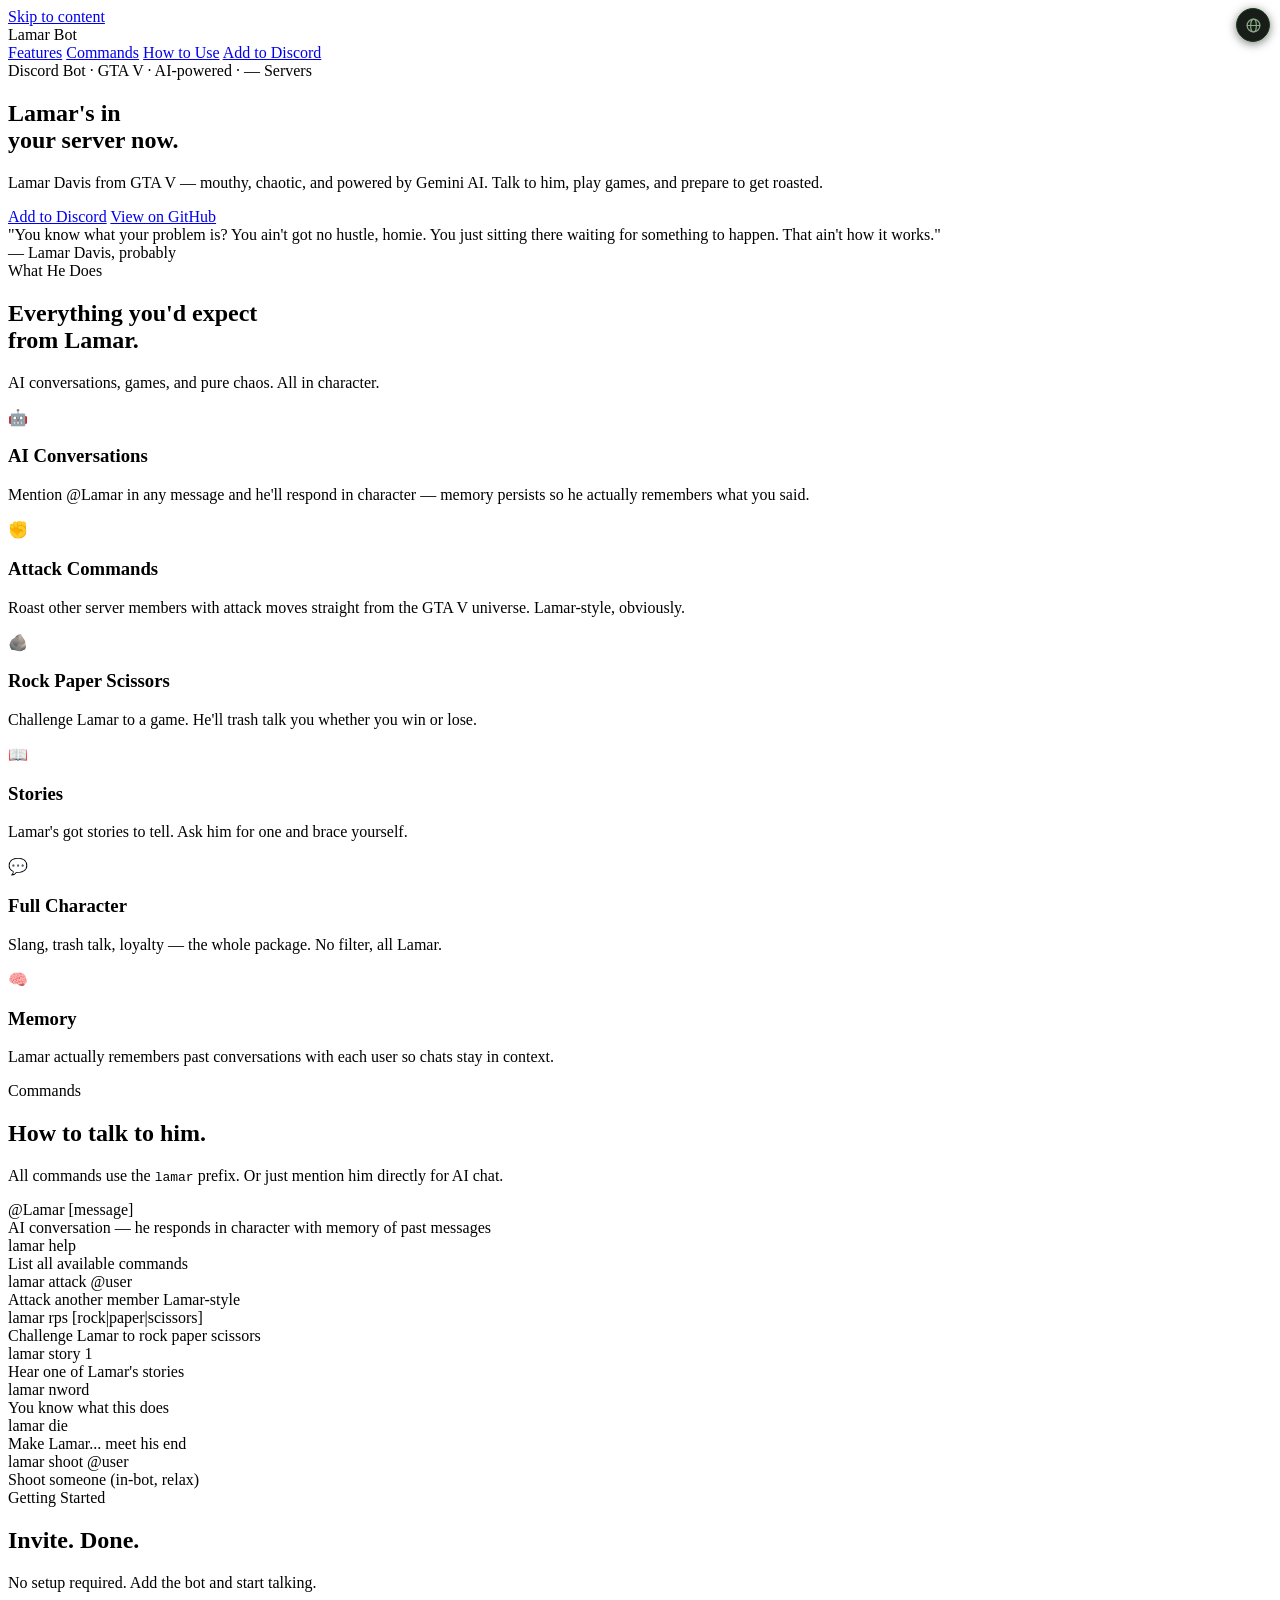
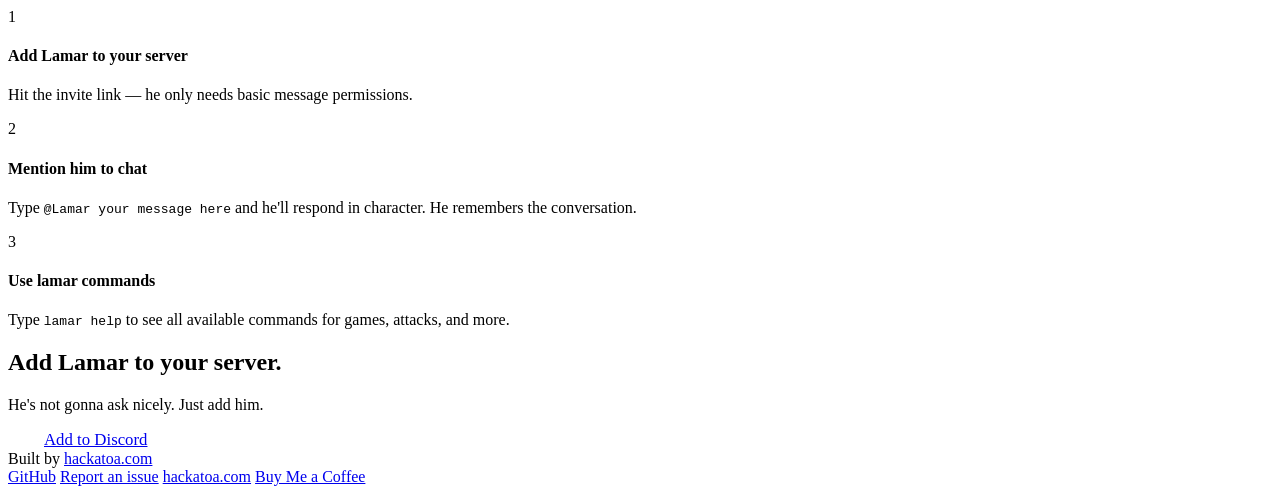
==== public/index.html @ fecf418f "Merge pull request #9 from Hackatoan/claude/palette-hide-decorative-emoji Hide decorative feature-ca" ====
<!DOCTYPE html>
<html lang="en">
<head>
  <meta charset="UTF-8" />
  <meta name="viewport" content="width=device-width, initial-scale=1.0" />
  <meta http-equiv="Content-Security-Policy" content="default-src 'self'; script-src 'self' 'unsafe-inline'; style-src 'self' 'unsafe-inline'; img-src 'self' data:; connect-src 'self' https://lamar-api.hackatoa.com; base-uri 'self'; form-action 'self'" />
  <meta name="referrer" content="strict-origin-when-cross-origin" />
  <link rel="preconnect" href="https://lamar-api.hackatoa.com" crossorigin />
  <link rel="dns-prefetch" href="https://lamar-api.hackatoa.com" />
  <title>Lamar Bot — GTA V Discord Bot</title>
  <meta name="description" content="Lamar Davis from GTA V, but he lives in your Discord server now. Talk trash, play games, and vibe with the realest bot on the block." />
  <meta property="og:title" content="Lamar Bot" />
  <meta property="og:description" content="Lamar Davis from GTA V, in your Discord server. AI-powered, zero chill." />
  <meta property="og:type" content="website" />
  <meta property="og:url" content="https://lamar.hackatoa.com" />
  <meta property="og:image" content="https://lamar.hackatoa.com/og-image.png" />
  <meta property="og:site_name" content="Hackatoa" />
  <meta name="twitter:card" content="summary_large_image" />
  <meta name="twitter:title" content="Lamar Bot — GTA V Discord Bot" />
  <meta name="twitter:description" content="Lamar Davis from GTA V, but he lives in your Discord server now. Talk trash, play games, and vibe with the realest bot on the block." />
  <meta name="twitter:image" content="https://lamar.hackatoa.com/og-image.png" />
  <meta name="twitter:site" content="@jhackatoa" />
  <meta name="robots" content="index, follow" />
  <meta name="author" content="Preston Harris" />
  <meta name="keywords" content="Lamar Bot, GTA V Discord bot, AI Discord bot, Lamar Davis bot, GTA Discord bot, free Discord bot" />
  <meta name="theme-color" content="#22c55e" />
  <link rel="canonical" href="https://lamar.hackatoa.com" />
  <script type="application/ld+json">
  {
    "@context": "https://schema.org",
    "@type": "SoftwareApplication",
    "name": "Lamar Bot",
    "description": "Lamar Davis from GTA V — mouthy, chaotic, and powered by Gemini AI. Talk to him, play games, and get roasted.",
    "url": "https://lamar.hackatoa.com",
    "applicationCategory": "EntertainmentApplication",
    "operatingSystem": "Discord",
    "offers": { "@type": "Offer", "price": "0", "priceCurrency": "USD" },
    "author": { "@type": "Person", "name": "Preston Harris", "url": "https://hackatoa.com" }
  }
  </script>
  <link rel="stylesheet" href="/assets/style.css" />

  <!-- i18n:hreflang:start -->
  <link rel="alternate" hreflang="en" href="https://lamar.hackatoa.com/" />
  <link rel="alternate" hreflang="es" href="https://lamar.hackatoa.com/es/" />
  <link rel="alternate" hreflang="pt-BR" href="https://lamar.hackatoa.com/pt-br/" />
  <link rel="alternate" hreflang="fr" href="https://lamar.hackatoa.com/fr/" />
  <link rel="alternate" hreflang="de" href="https://lamar.hackatoa.com/de/" />
  <link rel="alternate" hreflang="vi" href="https://lamar.hackatoa.com/vi/" />
  <link rel="alternate" hreflang="th" href="https://lamar.hackatoa.com/th/" />
  <link rel="alternate" hreflang="x-default" href="https://lamar.hackatoa.com/" />
  <!-- i18n:hreflang:end -->
</head>
<body>
<a class="skip-link" href="#main-content">Skip to content</a>
<!-- i18n:switcher:start -->
<div id="lang-switch" style="position:fixed;top:8px;right:10px;z-index:99999;font-family:system-ui,-apple-system,sans-serif"><button id="lang-btn" type="button" aria-label="Language" aria-haspopup="true" aria-expanded="false" style="display:flex;align-items:center;justify-content:center;width:34px;height:34px;padding:0;background:rgba(6,10,6,.92);border:1px solid #1a3d1a;border-radius:999px;color:#8a8;cursor:pointer;box-shadow:0 2px 10px rgba(0,0,0,.5)"><svg width="17" height="17" viewBox="0 0 24 24" fill="none" stroke="currentColor" stroke-width="1.7" stroke-linecap="round"><circle cx="12" cy="12" r="9"/><line x1="3" y1="12" x2="21" y2="12"/><ellipse cx="12" cy="12" rx="4" ry="9"/></svg></button><div id="lang-pop" role="menu" style="display:none;position:absolute;top:calc(100% + 8px);right:0;flex-direction:column;gap:8px;background:rgba(6,10,6,.95);border:1px solid #1a3d1a;border-radius:10px;padding:9px 12px;box-shadow:0 4px 16px rgba(0,0,0,.6);font-size:12px;white-space:nowrap"><a href="/" hreflang="en" role="menuitem" aria-current="true" style="color:#fff;font-weight:700;text-decoration:none;">EN</a>
  <a href="/es/" hreflang="es" role="menuitem" style="color:#8a8;text-decoration:none;">ES</a>
  <a href="/pt-br/" hreflang="pt-BR" role="menuitem" style="color:#8a8;text-decoration:none;">PT</a>
  <a href="/fr/" hreflang="fr" role="menuitem" style="color:#8a8;text-decoration:none;">FR</a>
  <a href="/de/" hreflang="de" role="menuitem" style="color:#8a8;text-decoration:none;">DE</a>
  <a href="/vi/" hreflang="vi" role="menuitem" style="color:#8a8;text-decoration:none;">VI</a>
  <a href="/th/" hreflang="th" role="menuitem" style="color:#8a8;text-decoration:none;">TH</a></div></div>
<script>(function(){var b=document.getElementById('lang-btn'),p=document.getElementById('lang-pop');if(!b||!p)return;var d=p.querySelector('a:not([aria-current])');if(d&&d.style&&d.style.color)b.style.color=d.style.color;function close(){p.style.display='none';b.setAttribute('aria-expanded','false');}b.addEventListener('click',function(e){e.stopPropagation();if(p.style.display==='flex'){close();}else{p.style.display='flex';b.setAttribute('aria-expanded','true');}});p.addEventListener('click',function(e){e.stopPropagation();});document.addEventListener('click',close);document.addEventListener('keydown',function(e){if(e.key==='Escape'){close();b.focus();}});})();</script>
<!-- i18n:switcher:end -->

<nav>
  <span class="nav-brand">Lamar Bot</span>
  <div class="nav-links">
    <a href="#features">Features</a>
    <a href="#commands">Commands</a>
    <a href="#how-to">How to Use</a>
    <a href="https://discord.com/oauth2/authorize?client_id=1136636484900888597&permissions=19456&scope=bot" class="nav-cta">Add to Discord</a>
  </div>
</nav>

<main id="main-content" tabindex="-1">

<section class="hero">
  <div class="hero-tag">Discord Bot · GTA V · AI-powered · <span id="lamar-server-count">—</span> Servers</div>
  <h1>Lamar's in<br/><span>your server now.</span></h1>
  <p>Lamar Davis from GTA V — mouthy, chaotic, and powered by Gemini AI. Talk to him, play games, and prepare to get roasted.</p>
  <div class="hero-buttons">
    <a href="https://discord.com/oauth2/authorize?client_id=1136636484900888597&permissions=19456&scope=bot" class="btn btn-primary">Add to Discord</a>
    <a href="https://github.com/Hackatoan/Lamar" class="btn btn-secondary">View on GitHub</a>
  </div>
</section>

<div class="quote-section">
  <div class="quote">
    "You know what your problem is? You ain't got no hustle, homie. You just sitting there waiting for something to happen. That ain't how it works."
  </div>
  <div class="quote-attr">— Lamar Davis, probably</div>
</div>

<section id="features">
  <div class="section-inner">
    <div class="section-label">What He Does</div>
    <h2 class="section-title">Everything you'd expect<br/>from Lamar.</h2>
    <p class="section-desc">AI conversations, games, and pure chaos. All in character.</p>

    <div class="feature-grid">
      <div class="feature-card">
        <div class="feature-icon" aria-hidden="true">🤖</div>
        <h3>AI Conversations</h3>
        <p>Mention @Lamar in any message and he'll respond in character — memory persists so he actually remembers what you said.</p>
      </div>
      <div class="feature-card">
        <div class="feature-icon" aria-hidden="true">✊</div>
        <h3>Attack Commands</h3>
        <p>Roast other server members with attack moves straight from the GTA V universe. Lamar-style, obviously.</p>
      </div>
      <div class="feature-card">
        <div class="feature-icon" aria-hidden="true">🪨</div>
        <h3>Rock Paper Scissors</h3>
        <p>Challenge Lamar to a game. He'll trash talk you whether you win or lose.</p>
      </div>
      <div class="feature-card">
        <div class="feature-icon" aria-hidden="true">📖</div>
        <h3>Stories</h3>
        <p>Lamar's got stories to tell. Ask him for one and brace yourself.</p>
      </div>
      <div class="feature-card">
        <div class="feature-icon" aria-hidden="true">💬</div>
        <h3>Full Character</h3>
        <p>Slang, trash talk, loyalty — the whole package. No filter, all Lamar.</p>
      </div>
      <div class="feature-card">
        <div class="feature-icon" aria-hidden="true">🧠</div>
        <h3>Memory</h3>
        <p>Lamar actually remembers past conversations with each user so chats stay in context.</p>
      </div>
    </div>
  </div>
</section>

<section id="commands" class="commands-section">
  <div class="section-inner">
    <div class="section-label">Commands</div>
    <h2 class="section-title">How to talk to him.</h2>
    <p class="section-desc">All commands use the <code>lamar</code> prefix. Or just mention him directly for AI chat.</p>

    <div class="cmd-grid">
      <div class="cmd-card">
        <div>
          <div class="cmd-name">@Lamar [message]</div>
          <div class="cmd-desc">AI conversation — he responds in character with memory of past messages</div>
        </div>
      </div>
      <div class="cmd-card">
        <div>
          <div class="cmd-name">lamar help</div>
          <div class="cmd-desc">List all available commands</div>
        </div>
      </div>
      <div class="cmd-card">
        <div>
          <div class="cmd-name">lamar attack @user</div>
          <div class="cmd-desc">Attack another member Lamar-style</div>
        </div>
      </div>
      <div class="cmd-card">
        <div>
          <div class="cmd-name">lamar rps [rock|paper|scissors]</div>
          <div class="cmd-desc">Challenge Lamar to rock paper scissors</div>
        </div>
      </div>
      <div class="cmd-card">
        <div>
          <div class="cmd-name">lamar story 1</div>
          <div class="cmd-desc">Hear one of Lamar's stories</div>
        </div>
      </div>
      <div class="cmd-card">
        <div>
          <div class="cmd-name">lamar nword</div>
          <div class="cmd-desc">You know what this does</div>
        </div>
      </div>
      <div class="cmd-card">
        <div>
          <div class="cmd-name">lamar die</div>
          <div class="cmd-desc">Make Lamar... meet his end</div>
        </div>
      </div>
      <div class="cmd-card">
        <div>
          <div class="cmd-name">lamar shoot @user</div>
          <div class="cmd-desc">Shoot someone (in-bot, relax)</div>
        </div>
      </div>
    </div>
  </div>
</section>

<section id="how-to">
  <div class="section-inner">
    <div class="section-label">Getting Started</div>
    <h2 class="section-title">Invite. Done.</h2>
    <p class="section-desc">No setup required. Add the bot and start talking.</p>

    <div class="how-steps">
      <div class="step">
        <div class="step-num">1</div>
        <div>
          <h4>Add Lamar to your server</h4>
          <p>Hit the invite link — he only needs basic message permissions.</p>
        </div>
      </div>
      <div class="step">
        <div class="step-num">2</div>
        <div>
          <h4>Mention him to chat</h4>
          <p>Type <code>@Lamar your message here</code> and he'll respond in character. He remembers the conversation.</p>
        </div>
      </div>
      <div class="step">
        <div class="step-num">3</div>
        <div>
          <h4>Use lamar commands</h4>
          <p>Type <code>lamar help</code> to see all available commands for games, attacks, and more.</p>
        </div>
      </div>
    </div>
  </div>
</section>

<section class="cta-section">
  <div class="section-inner">
    <h2>Add Lamar to your server.</h2>
    <p>He's not gonna ask nicely. Just add him.</p>
    <a href="https://discord.com/oauth2/authorize?client_id=1136636484900888597&permissions=19456&scope=bot" class="btn btn-primary" style="font-size:1.05rem;padding:.9rem 2.25rem;">Add to Discord</a>
  </div>
</section>

</main>

<footer>
  <div>Built by <a href="https://hackatoa.com">hackatoa.com</a></div>
  <div class="footer-links">
    <a href="https://github.com/Hackatoan/Lamar">GitHub</a>
    <a href="https://github.com/Hackatoan/Lamar/issues/new">Report an issue</a>
    <a href="https://hackatoa.com">hackatoa.com</a>
    <a href="https://buymeacoffee.com/hackatoa">Buy Me a Coffee</a>
  </div>
</footer>

<script>
fetch("https://lamar-api.hackatoa.com/stats")
  .then(r=>r.json())
  .then(d=>{ if(d.guilds) document.getElementById("lamar-server-count").textContent = d.guilds.toLocaleString(); })
  .catch(()=>{});
</script>
</body>
</html>
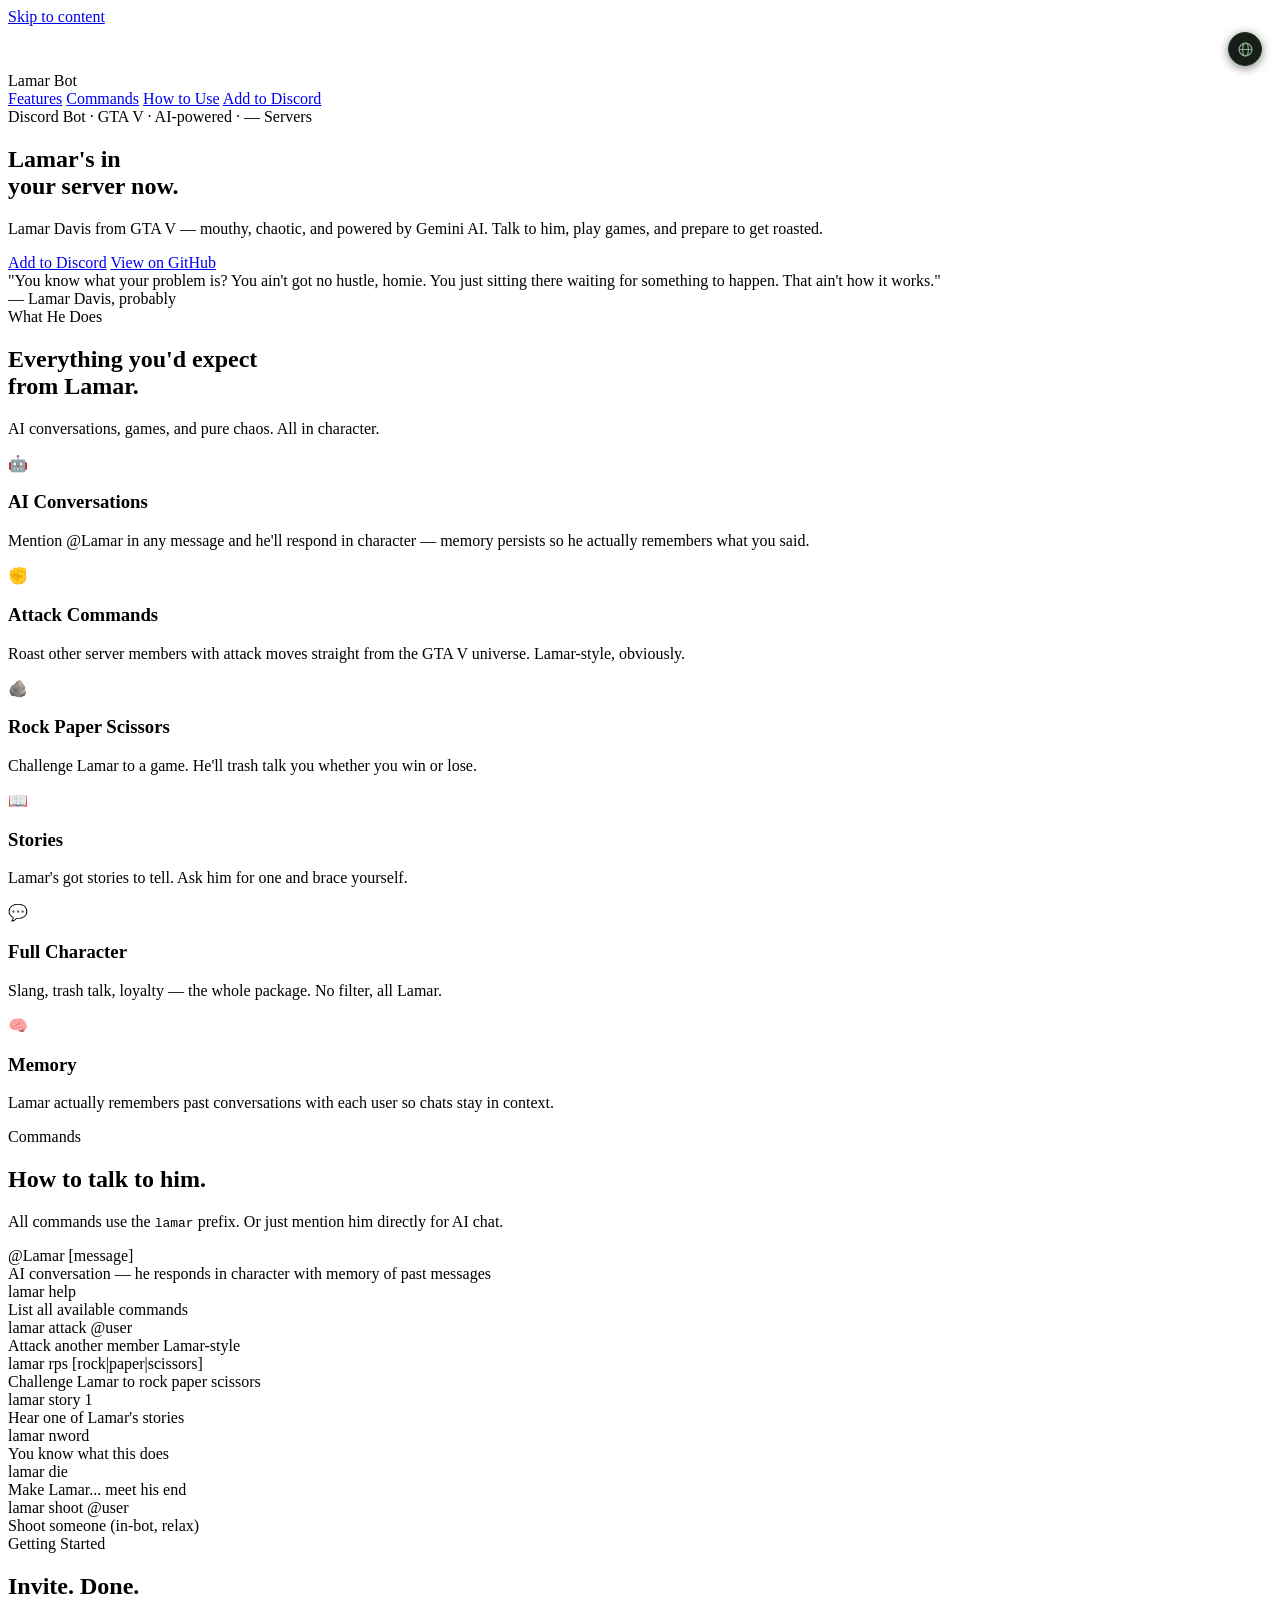
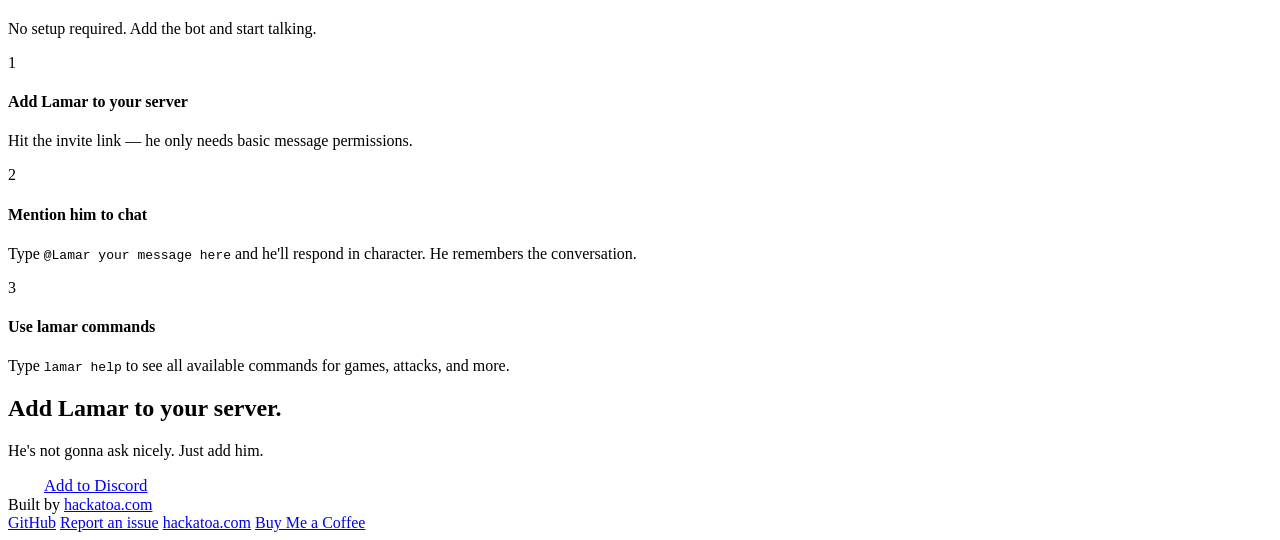
==== commit 3946f00d: "Move sound + language controls into the page flow instead of floating overlays Language globe and so" ====
--- a/public/index.html
+++ b/public/index.html
@@ -3,7 +3,7 @@
 <head>
   <meta charset="UTF-8" />
   <meta name="viewport" content="width=device-width, initial-scale=1.0" />
-  <meta http-equiv="Content-Security-Policy" content="default-src 'self'; script-src 'self' 'unsafe-inline'; style-src 'self' 'unsafe-inline'; img-src 'self' data:; connect-src 'self' https://lamar-api.hackatoa.com; base-uri 'self'; form-action 'self'" />
+  <meta http-equiv="Content-Security-Policy" content="default-src 'self'; script-src 'self'; style-src 'self' 'unsafe-inline'; img-src 'self' data:; connect-src 'self' https://lamar-api.hackatoa.com; base-uri 'self'; form-action 'self'" />
   <meta name="referrer" content="strict-origin-when-cross-origin" />
   <link rel="preconnect" href="https://lamar-api.hackatoa.com" crossorigin />
   <link rel="dns-prefetch" href="https://lamar-api.hackatoa.com" />
@@ -54,14 +54,14 @@
 <body>
 <a class="skip-link" href="#main-content">Skip to content</a>
 <!-- i18n:switcher:start -->
-<div id="lang-switch" style="position:fixed;top:8px;right:10px;z-index:99999;font-family:system-ui,-apple-system,sans-serif"><button id="lang-btn" type="button" aria-label="Language" aria-haspopup="true" aria-expanded="false" style="display:flex;align-items:center;justify-content:center;width:34px;height:34px;padding:0;background:rgba(6,10,6,.92);border:1px solid #1a3d1a;border-radius:999px;color:#8a8;cursor:pointer;box-shadow:0 2px 10px rgba(0,0,0,.5)"><svg width="17" height="17" viewBox="0 0 24 24" fill="none" stroke="currentColor" stroke-width="1.7" stroke-linecap="round"><circle cx="12" cy="12" r="9"/><line x1="3" y1="12" x2="21" y2="12"/><ellipse cx="12" cy="12" rx="4" ry="9"/></svg></button><div id="lang-pop" role="menu" style="display:none;position:absolute;top:calc(100% + 8px);right:0;flex-direction:column;gap:8px;background:rgba(6,10,6,.95);border:1px solid #1a3d1a;border-radius:10px;padding:9px 12px;box-shadow:0 4px 16px rgba(0,0,0,.6);font-size:12px;white-space:nowrap"><a href="/" hreflang="en" role="menuitem" aria-current="true" style="color:#fff;font-weight:700;text-decoration:none;">EN</a>
+<div id="lang-switch" style="position:relative;display:flex;justify-content:flex-end;padding:6px 10px;z-index:99999;font-family:system-ui,-apple-system,sans-serif"><button id="lang-btn" type="button" aria-label="Language" aria-haspopup="true" aria-expanded="false" style="display:flex;align-items:center;justify-content:center;width:34px;height:34px;padding:0;background:rgba(6,10,6,.92);border:1px solid #1a3d1a;border-radius:999px;color:#8a8;cursor:pointer;box-shadow:0 2px 10px rgba(0,0,0,.5)"><svg width="17" height="17" viewBox="0 0 24 24" fill="none" stroke="currentColor" stroke-width="1.7" stroke-linecap="round"><circle cx="12" cy="12" r="9"/><line x1="3" y1="12" x2="21" y2="12"/><ellipse cx="12" cy="12" rx="4" ry="9"/></svg></button><div id="lang-pop" role="menu" style="display:none;position:absolute;top:calc(100% + 8px);right:0;flex-direction:column;gap:8px;background:rgba(6,10,6,.95);border:1px solid #1a3d1a;border-radius:10px;padding:9px 12px;box-shadow:0 4px 16px rgba(0,0,0,.6);font-size:12px;white-space:nowrap"><a href="/" hreflang="en" role="menuitem" aria-current="true" style="color:#fff;font-weight:700;text-decoration:none;">EN</a>
   <a href="/es/" hreflang="es" role="menuitem" style="color:#8a8;text-decoration:none;">ES</a>
   <a href="/pt-br/" hreflang="pt-BR" role="menuitem" style="color:#8a8;text-decoration:none;">PT</a>
   <a href="/fr/" hreflang="fr" role="menuitem" style="color:#8a8;text-decoration:none;">FR</a>
   <a href="/de/" hreflang="de" role="menuitem" style="color:#8a8;text-decoration:none;">DE</a>
   <a href="/vi/" hreflang="vi" role="menuitem" style="color:#8a8;text-decoration:none;">VI</a>
   <a href="/th/" hreflang="th" role="menuitem" style="color:#8a8;text-decoration:none;">TH</a></div></div>
-<script>(function(){var b=document.getElementById('lang-btn'),p=document.getElementById('lang-pop');if(!b||!p)return;var d=p.querySelector('a:not([aria-current])');if(d&&d.style&&d.style.color)b.style.color=d.style.color;function close(){p.style.display='none';b.setAttribute('aria-expanded','false');}b.addEventListener('click',function(e){e.stopPropagation();if(p.style.display==='flex'){close();}else{p.style.display='flex';b.setAttribute('aria-expanded','true');}});p.addEventListener('click',function(e){e.stopPropagation();});document.addEventListener('click',close);document.addEventListener('keydown',function(e){if(e.key==='Escape'){close();b.focus();}});})();</script>
+<script src="/assets/lang-switcher.js" defer></script>
 <!-- i18n:switcher:end -->
 
 <nav>
@@ -245,11 +245,6 @@
   </div>
 </footer>
 
-<script>
-fetch("https://lamar-api.hackatoa.com/stats")
-  .then(r=>r.json())
-  .then(d=>{ if(d.guilds) document.getElementById("lamar-server-count").textContent = d.guilds.toLocaleString(); })
-  .catch(()=>{});
-</script>
+<script src="/assets/stats.js" defer></script>
 </body>
 </html>
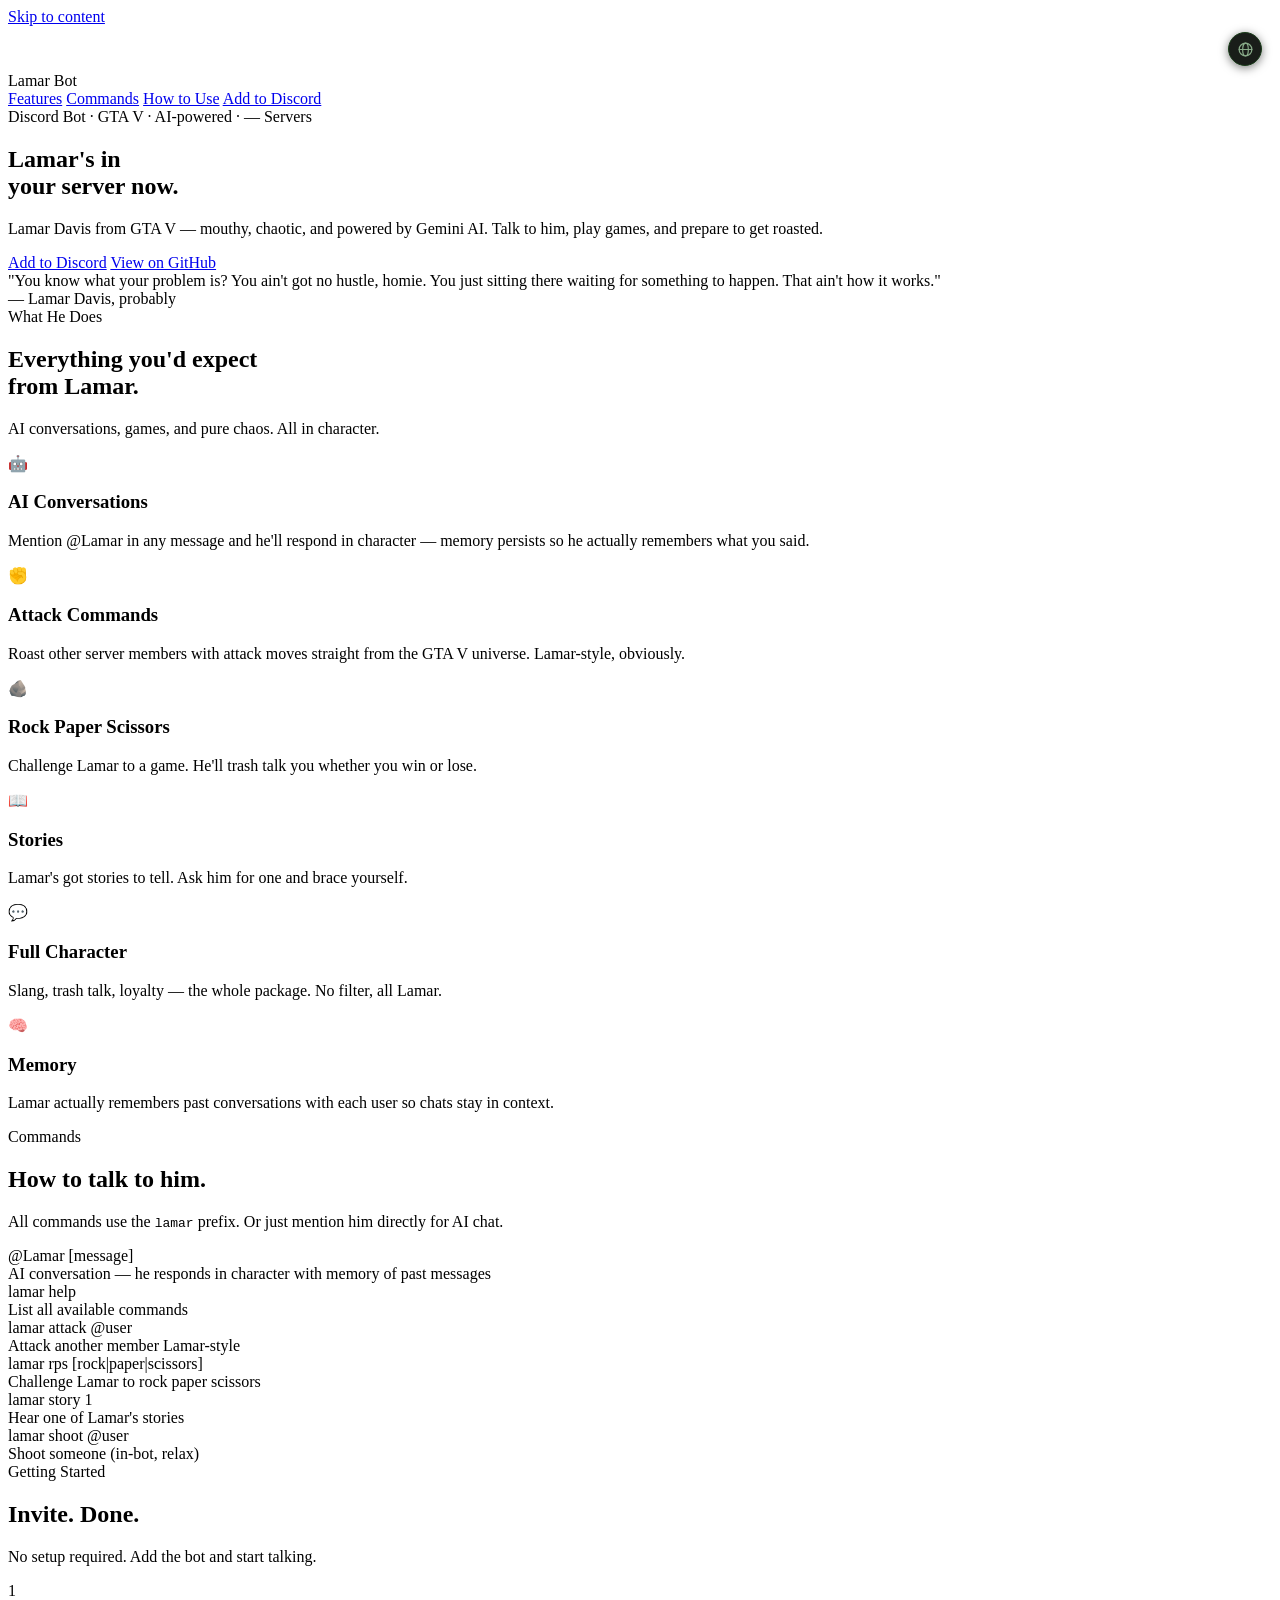
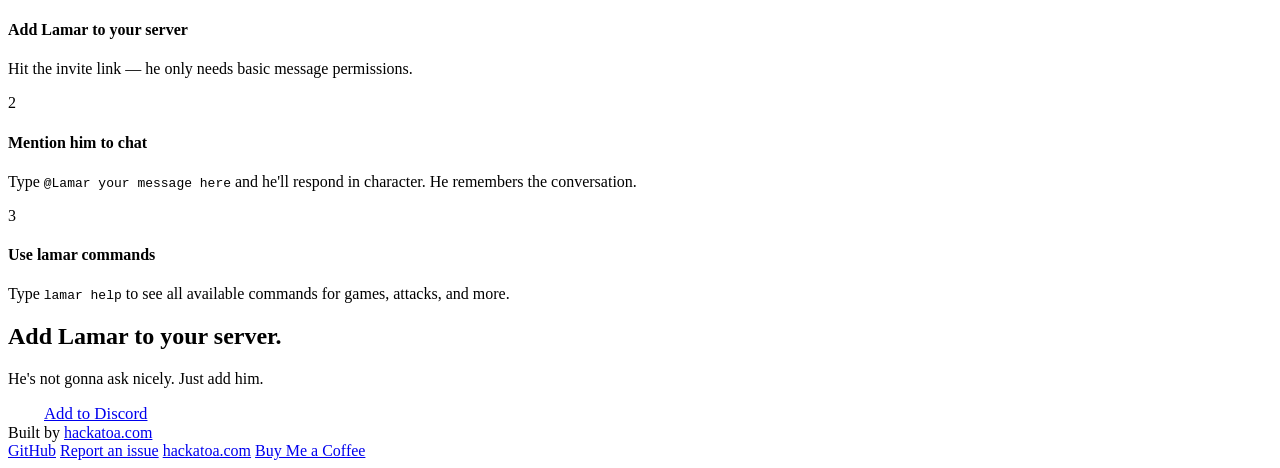
==== commit 7ce950a7: "Remove 'lamar nword' and 'lamar die' from the command list Co-Authored-By: Claude Opus 5.5 <noreply@" ====
--- a/public/index.html
+++ b/public/index.html
@@ -3,7 +3,7 @@
 <head>
   <meta charset="UTF-8" />
   <meta name="viewport" content="width=device-width, initial-scale=1.0" />
-  <meta http-equiv="Content-Security-Policy" content="default-src 'self'; script-src 'self'; style-src 'self' 'unsafe-inline'; img-src 'self' data:; connect-src 'self' https://lamar-api.hackatoa.com; base-uri 'self'; form-action 'self'" />
+  <meta http-equiv="Content-Security-Policy" content="default-src 'self'; script-src 'self'; style-src 'self' 'unsafe-inline'; img-src 'self' data:; connect-src 'self' https://lamar-api.hackatoa.com; frame-ancestors 'none'; base-uri 'self'; form-action 'self'" />
   <meta name="referrer" content="strict-origin-when-cross-origin" />
   <link rel="preconnect" href="https://lamar-api.hackatoa.com" crossorigin />
   <link rel="dns-prefetch" href="https://lamar-api.hackatoa.com" />
@@ -173,18 +173,6 @@
       </div>
       <div class="cmd-card">
         <div>
-          <div class="cmd-name">lamar nword</div>
-          <div class="cmd-desc">You know what this does</div>
-        </div>
-      </div>
-      <div class="cmd-card">
-        <div>
-          <div class="cmd-name">lamar die</div>
-          <div class="cmd-desc">Make Lamar... meet his end</div>
-        </div>
-      </div>
-      <div class="cmd-card">
-        <div>
           <div class="cmd-name">lamar shoot @user</div>
           <div class="cmd-desc">Shoot someone (in-bot, relax)</div>
         </div>
